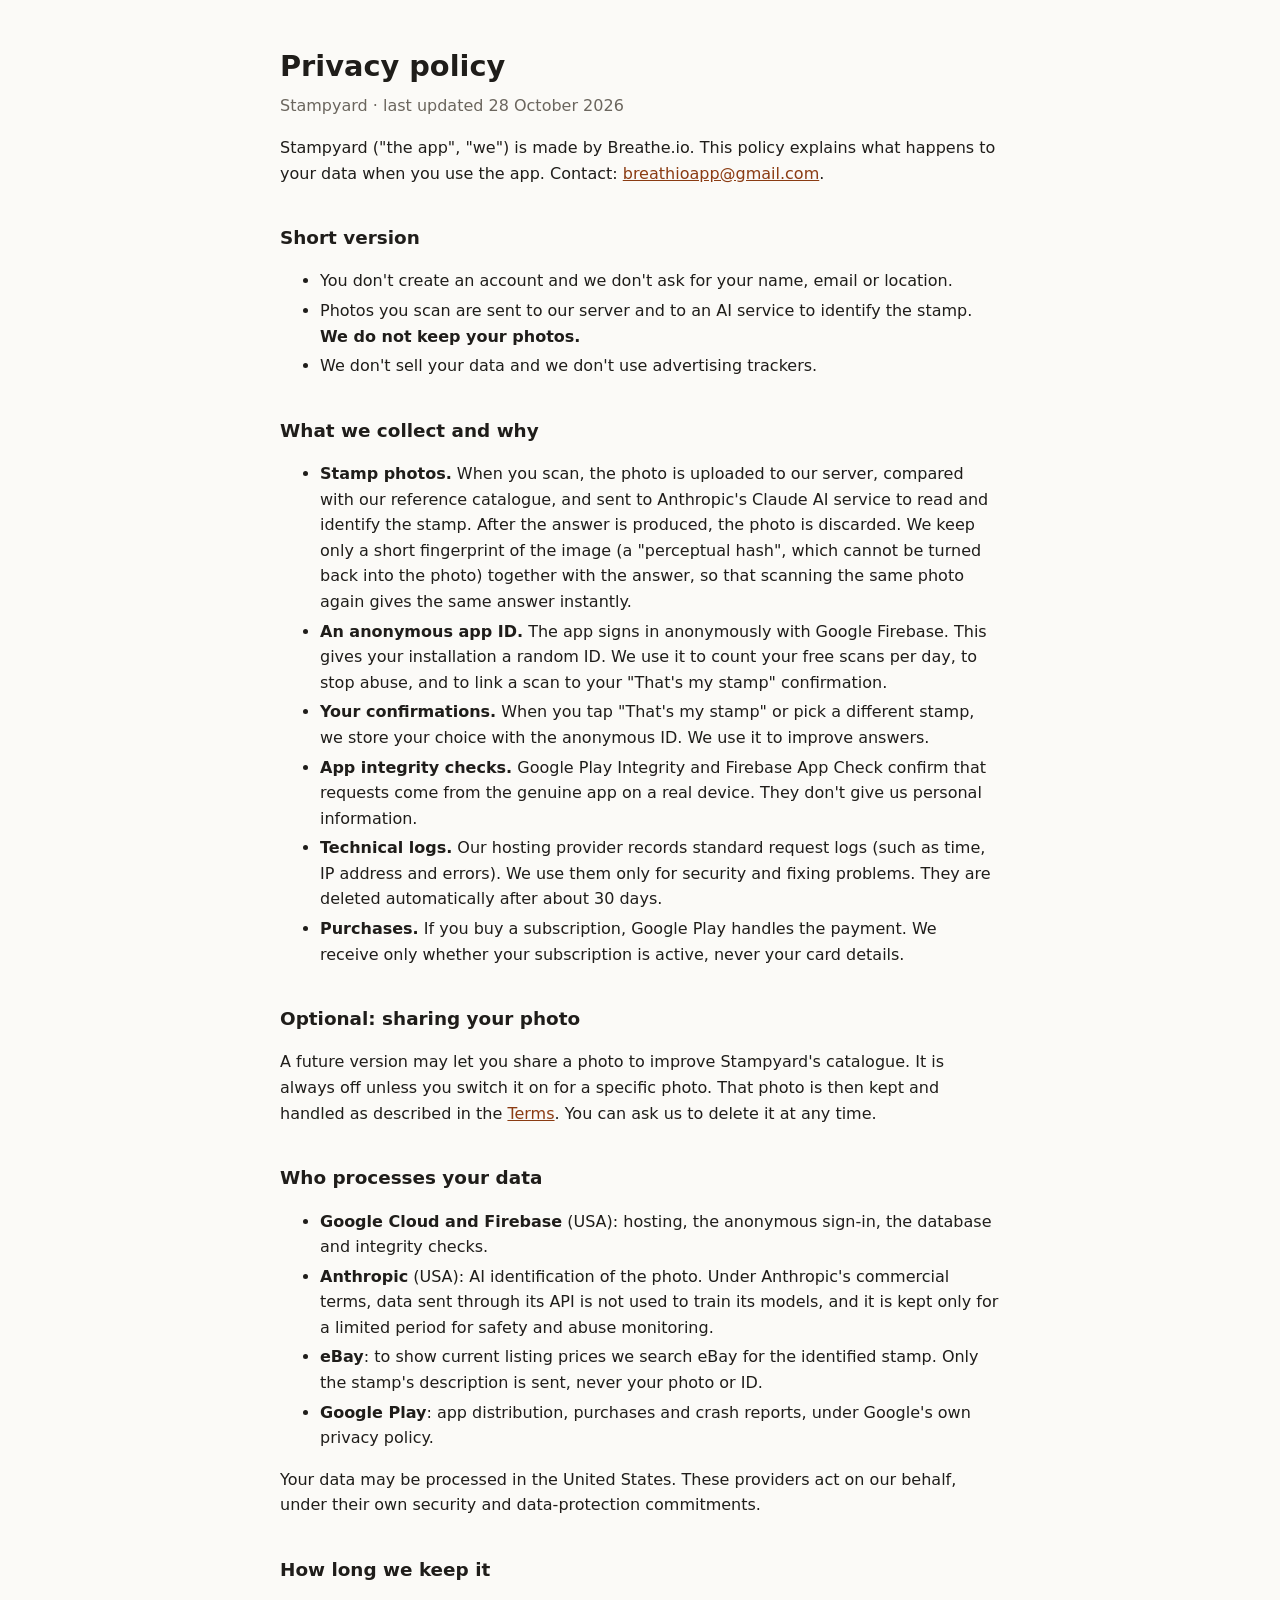
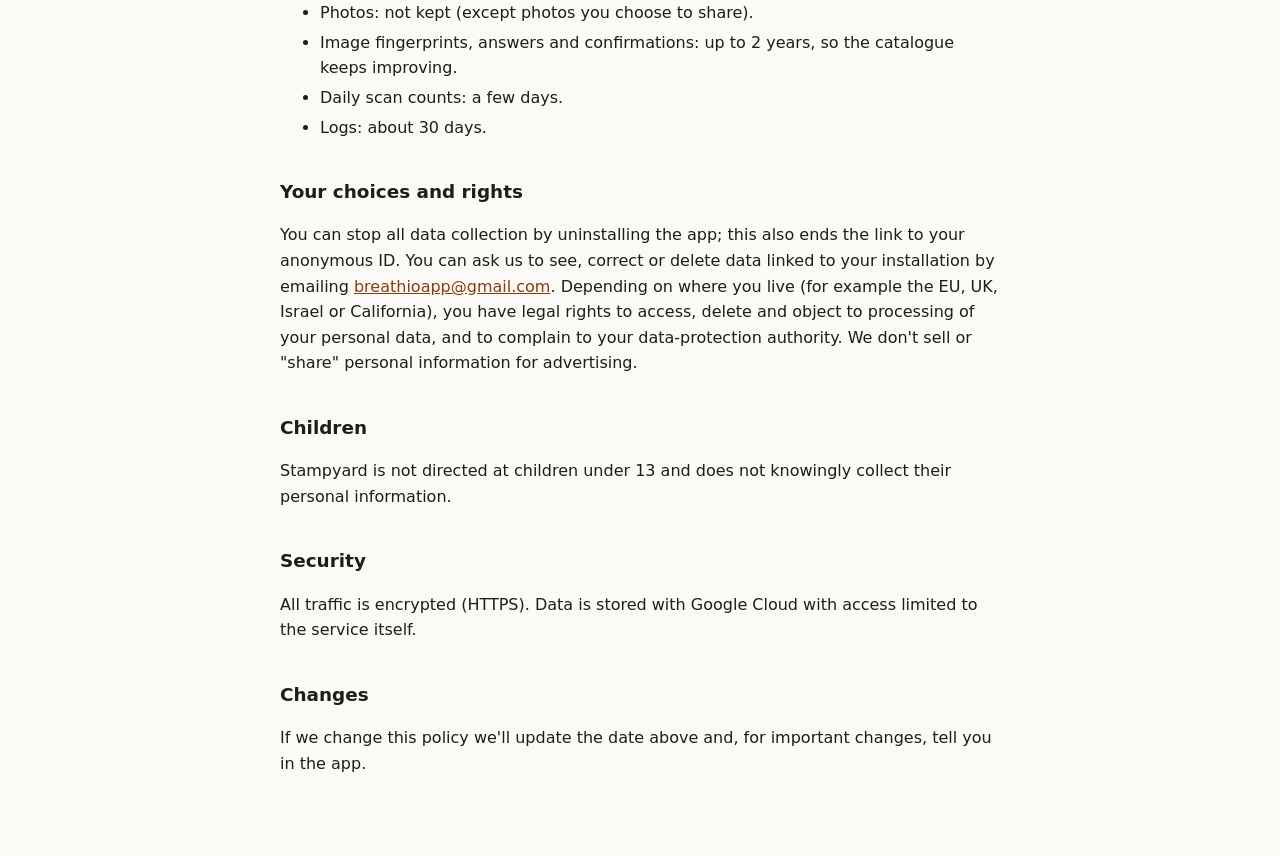
==== privacy.html @ 0a39b130 "Stampyard privacy policy and terms Co-Authored-By: Claude Opus 5.5 <noreply@anthropic.com> Claude-Se" ====
<!doctype html><html lang="en"><head><meta charset="utf-8"><meta name="viewport" content="width=device-width,initial-scale=1">
<title>Stampyard Privacy</title><link rel="stylesheet" href="style.css"></head><body>
<h1>Privacy policy</h1>
<p class="updated">Stampyard · last updated 28 October 2026</p>

<p>Stampyard ("the app", "we") is made by Breathe.io. This policy explains what happens to your data when you use the app. Contact: <a href="mailto:breathioapp@gmail.com">breathioapp@gmail.com</a>.</p>

<h2>Short version</h2>
<ul>
<li>You don't create an account and we don't ask for your name, email or location.</li>
<li>Photos you scan are sent to our server and to an AI service to identify the stamp. <strong>We do not keep your photos.</strong></li>
<li>We don't sell your data and we don't use advertising trackers.</li>
</ul>

<h2>What we collect and why</h2>
<ul>
<li><strong>Stamp photos.</strong> When you scan, the photo is uploaded to our server, compared with our reference catalogue, and sent to Anthropic's Claude AI service to read and identify the stamp. After the answer is produced, the photo is discarded. We keep only a short fingerprint of the image (a "perceptual hash", which cannot be turned back into the photo) together with the answer, so that scanning the same photo again gives the same answer instantly.</li>
<li><strong>An anonymous app ID.</strong> The app signs in anonymously with Google Firebase. This gives your installation a random ID. We use it to count your free scans per day, to stop abuse, and to link a scan to your "That's my stamp" confirmation.</li>
<li><strong>Your confirmations.</strong> When you tap "That's my stamp" or pick a different stamp, we store your choice with the anonymous ID. We use it to improve answers.</li>
<li><strong>App integrity checks.</strong> Google Play Integrity and Firebase App Check confirm that requests come from the genuine app on a real device. They don't give us personal information.</li>
<li><strong>Technical logs.</strong> Our hosting provider records standard request logs (such as time, IP address and errors). We use them only for security and fixing problems. They are deleted automatically after about 30 days.</li>
<li><strong>Purchases.</strong> If you buy a subscription, Google Play handles the payment. We receive only whether your subscription is active, never your card details.</li>
</ul>

<h2>Optional: sharing your photo</h2>
<p>A future version may let you share a photo to improve Stampyard's catalogue. It is always off unless you switch it on for a specific photo. That photo is then kept and handled as described in the <a href="terms.html#contributions">Terms</a>. You can ask us to delete it at any time.</p>

<h2>Who processes your data</h2>
<ul>
<li><strong>Google Cloud and Firebase</strong> (USA): hosting, the anonymous sign-in, the database and integrity checks.</li>
<li><strong>Anthropic</strong> (USA): AI identification of the photo. Under Anthropic's commercial terms, data sent through its API is not used to train its models, and it is kept only for a limited period for safety and abuse monitoring.</li>
<li><strong>eBay</strong>: to show current listing prices we search eBay for the identified stamp. Only the stamp's description is sent, never your photo or ID.</li>
<li><strong>Google Play</strong>: app distribution, purchases and crash reports, under Google's own privacy policy.</li>
</ul>
<p>Your data may be processed in the United States. These providers act on our behalf, under their own security and data-protection commitments.</p>

<h2>How long we keep it</h2>
<ul>
<li>Photos: not kept (except photos you choose to share).</li>
<li>Image fingerprints, answers and confirmations: up to 2 years, so the catalogue keeps improving.</li>
<li>Daily scan counts: a few days.</li>
<li>Logs: about 30 days.</li>
</ul>

<h2>Your choices and rights</h2>
<p>You can stop all data collection by uninstalling the app; this also ends the link to your anonymous ID. You can ask us to see, correct or delete data linked to your installation by emailing <a href="mailto:breathioapp@gmail.com">breathioapp@gmail.com</a>. Depending on where you live (for example the EU, UK, Israel or California), you have legal rights to access, delete and object to processing of your personal data, and to complain to your data-protection authority. We don't sell or "share" personal information for advertising.</p>

<h2>Children</h2>
<p>Stampyard is not directed at children under 13 and does not knowingly collect their personal information.</p>

<h2>Security</h2>
<p>All traffic is encrypted (HTTPS). Data is stored with Google Cloud with access limited to the service itself.</p>

<h2>Changes</h2>
<p>If we change this policy we'll update the date above and, for important changes, tell you in the app.</p>
</body></html>
---- style.css ----
:root{--bg:#fbfaf7;--fg:#1f1d1a;--muted:#6b665e;--accent:#8a3b12}
@media (prefers-color-scheme:dark){:root{--bg:#171614;--fg:#ece8e1;--muted:#a59f95;--accent:#e08a5a}}
body{background:var(--bg);color:var(--fg);font:16px/1.6 system-ui,sans-serif;max-width:720px;margin:0 auto;padding:24px 16px 64px}
h1{font-size:1.8rem;margin-bottom:0}h2{font-size:1.15rem;margin-top:2em}
.updated{color:var(--muted);margin-top:4px}a{color:var(--accent)}li{margin:4px 0}
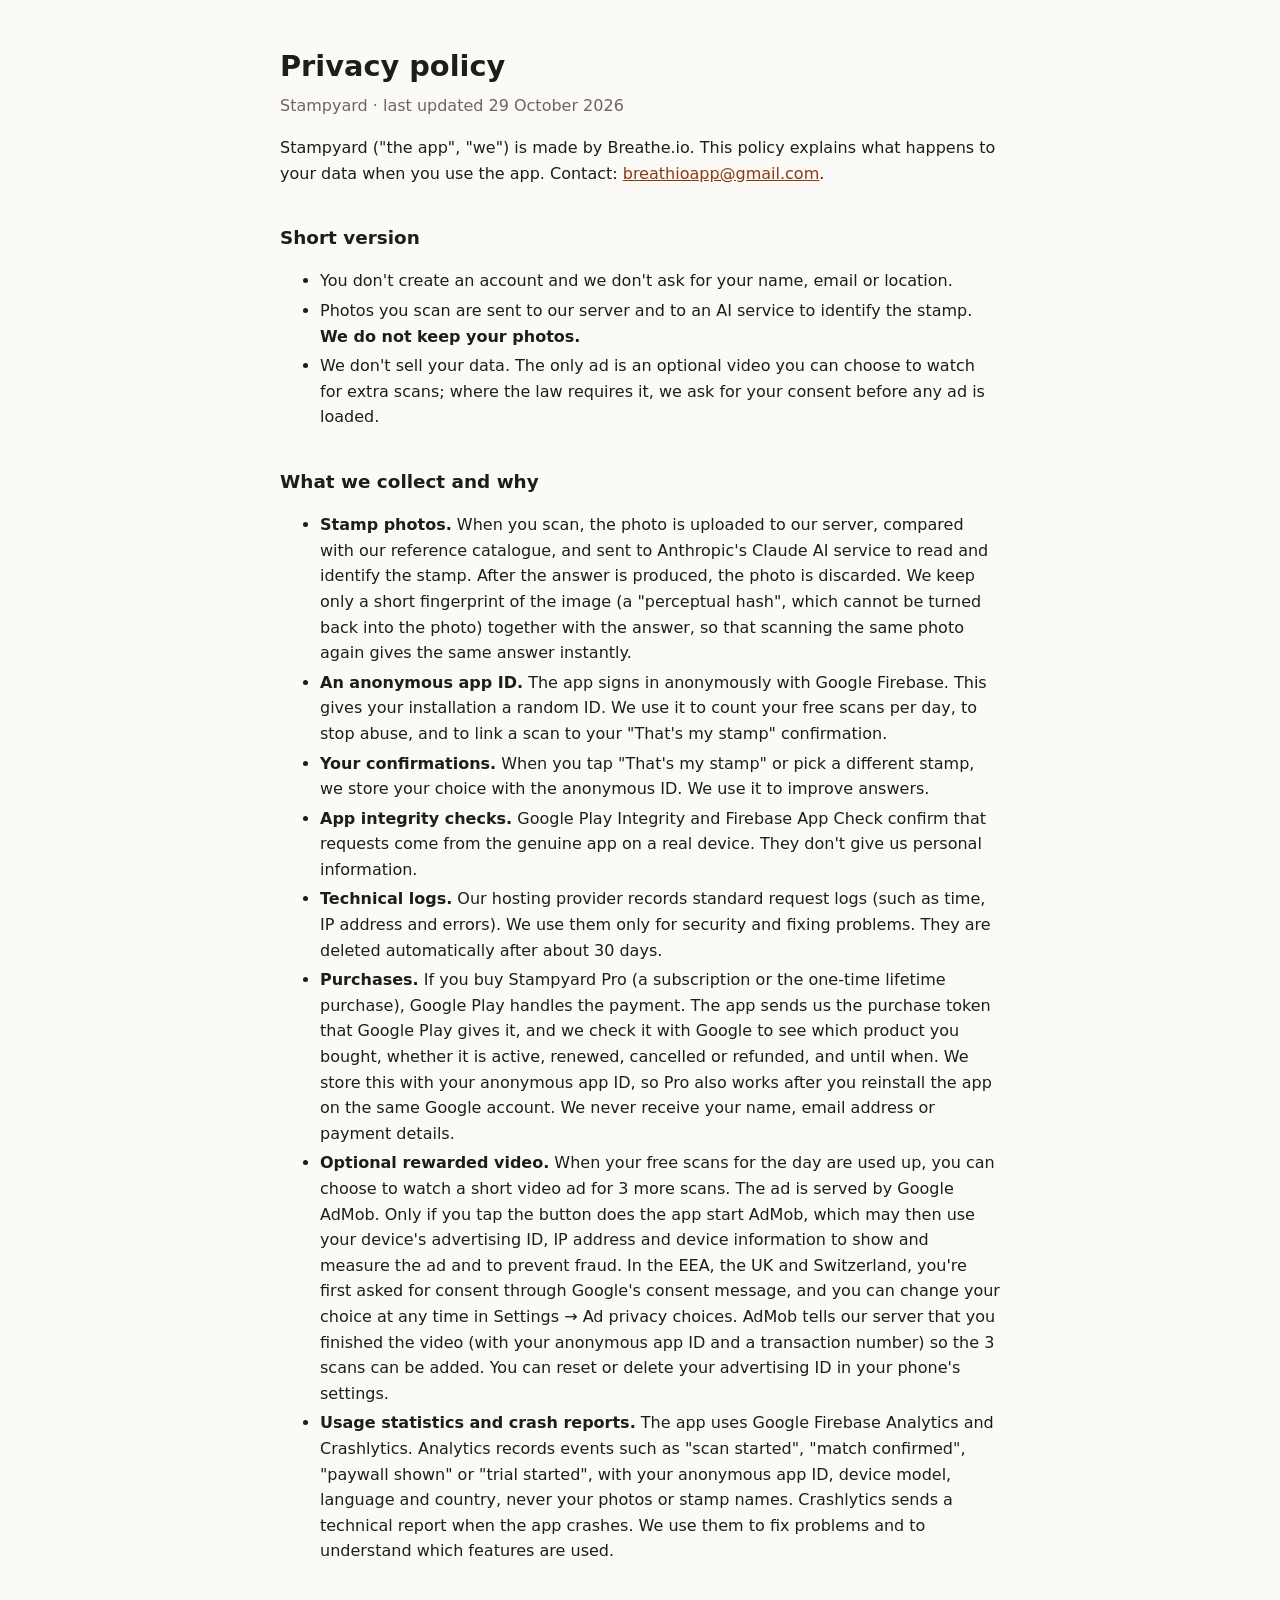
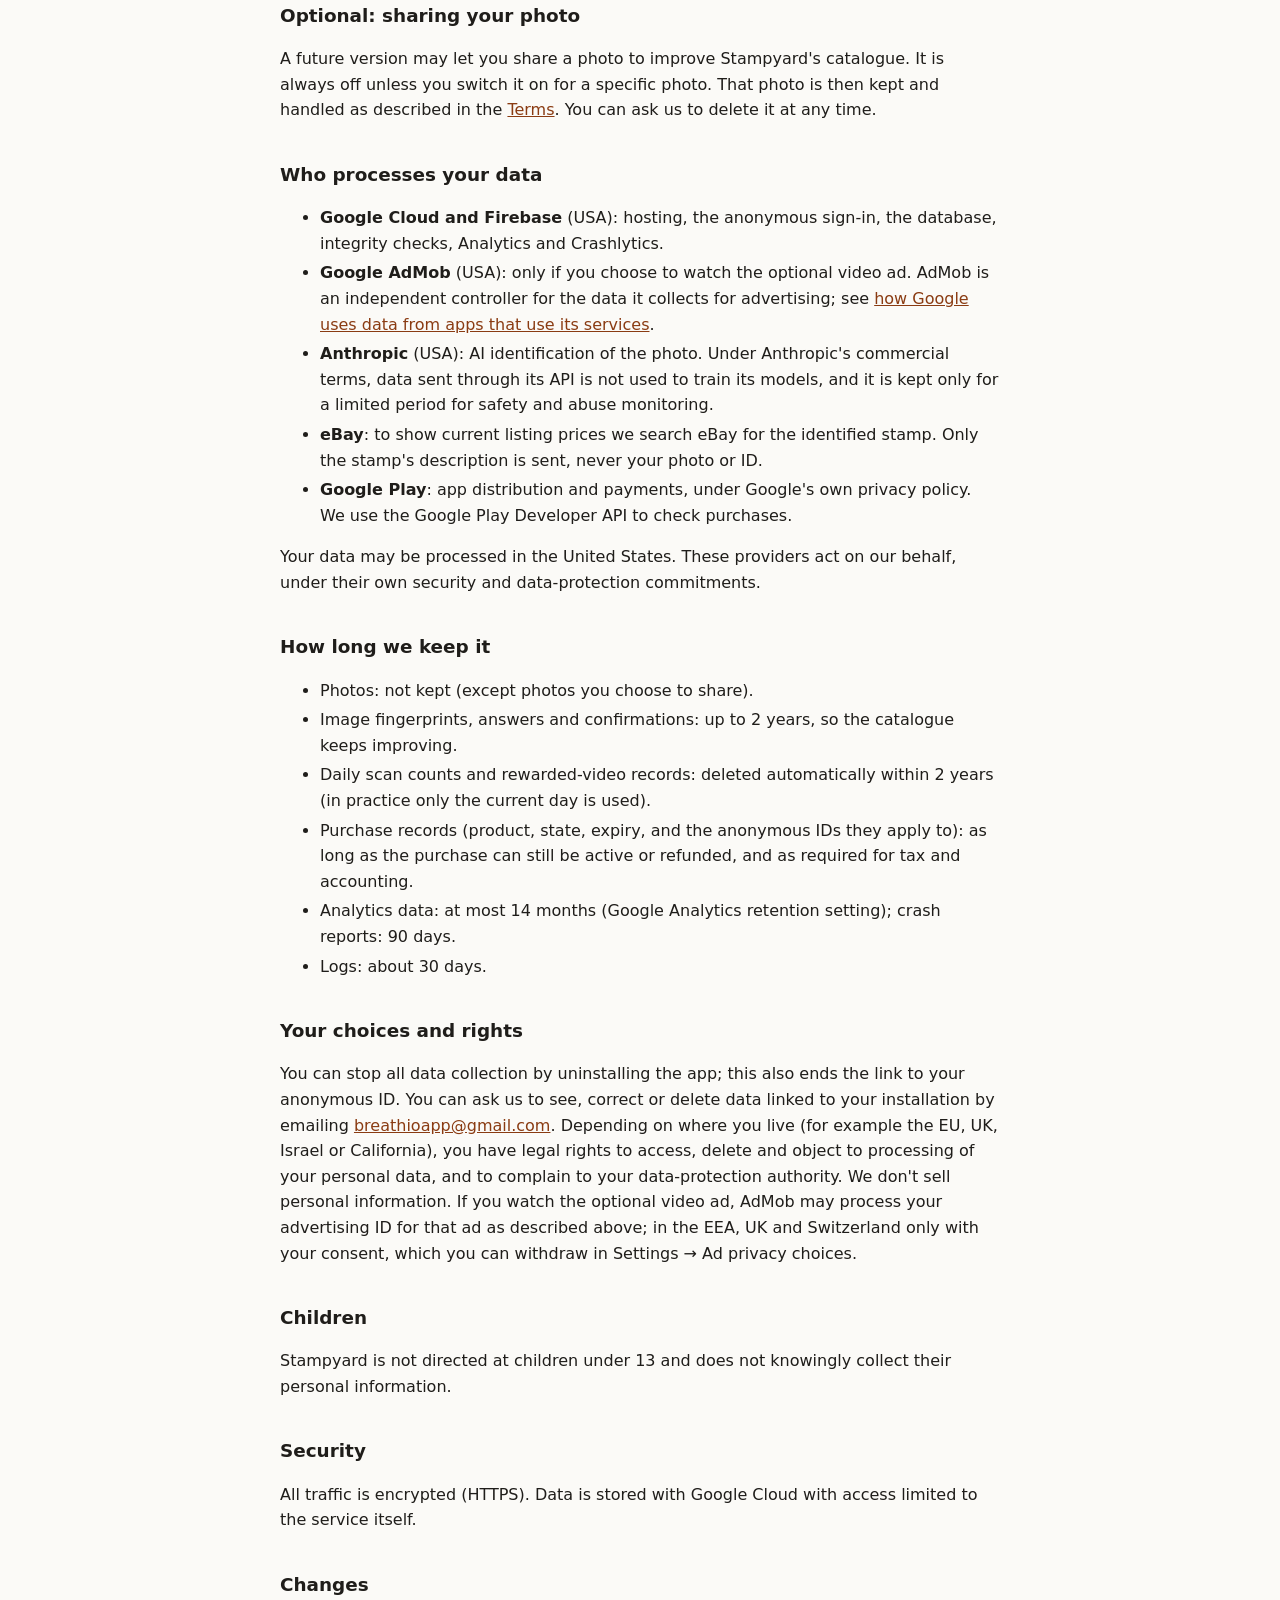
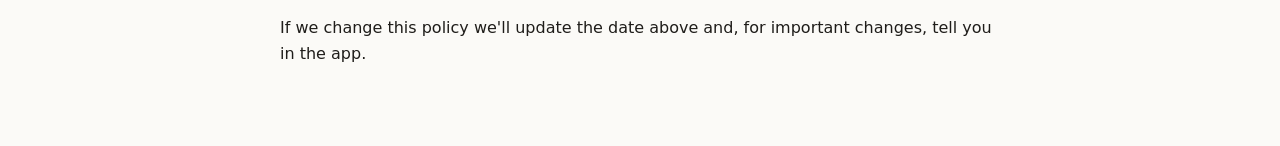
==== commit 42d27a45: "Privacy policy and terms: Play Billing, rewarded ads (AdMob, UMP consent), Analytics/Crashlytics Co-" ====
--- a/privacy.html
+++ b/privacy.html
@@ -1,7 +1,7 @@
 <!doctype html><html lang="en"><head><meta charset="utf-8"><meta name="viewport" content="width=device-width,initial-scale=1">
 <title>Stampyard Privacy</title><link rel="stylesheet" href="style.css"></head><body>
 <h1>Privacy policy</h1>
-<p class="updated">Stampyard · last updated 28 October 2026</p>
+<p class="updated">Stampyard · last updated 29 October 2026</p>
 
 <p>Stampyard ("the app", "we") is made by Breathe.io. This policy explains what happens to your data when you use the app. Contact: <a href="mailto:breathioapp@gmail.com">breathioapp@gmail.com</a>.</p>
 
@@ -9,7 +9,7 @@
 <ul>
 <li>You don't create an account and we don't ask for your name, email or location.</li>
 <li>Photos you scan are sent to our server and to an AI service to identify the stamp. <strong>We do not keep your photos.</strong></li>
-<li>We don't sell your data and we don't use advertising trackers.</li>
+<li>We don't sell your data. The only ad is an optional video you can choose to watch for extra scans; where the law requires it, we ask for your consent before any ad is loaded.</li>
 </ul>
 
 <h2>What we collect and why</h2>
@@ -19,7 +19,9 @@
 <li><strong>Your confirmations.</strong> When you tap "That's my stamp" or pick a different stamp, we store your choice with the anonymous ID. We use it to improve answers.</li>
 <li><strong>App integrity checks.</strong> Google Play Integrity and Firebase App Check confirm that requests come from the genuine app on a real device. They don't give us personal information.</li>
 <li><strong>Technical logs.</strong> Our hosting provider records standard request logs (such as time, IP address and errors). We use them only for security and fixing problems. They are deleted automatically after about 30 days.</li>
-<li><strong>Purchases.</strong> If you buy a subscription, Google Play handles the payment. We receive only whether your subscription is active, never your card details.</li>
+<li><strong>Purchases.</strong> If you buy Stampyard Pro (a subscription or the one-time lifetime purchase), Google Play handles the payment. The app sends us the purchase token that Google Play gives it, and we check it with Google to see which product you bought, whether it is active, renewed, cancelled or refunded, and until when. We store this with your anonymous app ID, so Pro also works after you reinstall the app on the same Google account. We never receive your name, email address or payment details.</li>
+<li><strong>Optional rewarded video.</strong> When your free scans for the day are used up, you can choose to watch a short video ad for 3 more scans. The ad is served by Google AdMob. Only if you tap the button does the app start AdMob, which may then use your device's advertising ID, IP address and device information to show and measure the ad and to prevent fraud. In the EEA, the UK and Switzerland, you're first asked for consent through Google's consent message, and you can change your choice at any time in Settings → Ad privacy choices. AdMob tells our server that you finished the video (with your anonymous app ID and a transaction number) so the 3 scans can be added. You can reset or delete your advertising ID in your phone's settings.</li>
+<li><strong>Usage statistics and crash reports.</strong> The app uses Google Firebase Analytics and Crashlytics. Analytics records events such as "scan started", "match confirmed", "paywall shown" or "trial started", with your anonymous app ID, device model, language and country, never your photos or stamp names. Crashlytics sends a technical report when the app crashes. We use them to fix problems and to understand which features are used.</li>
 </ul>
 
 <h2>Optional: sharing your photo</h2>
@@ -27,10 +29,11 @@
 
 <h2>Who processes your data</h2>
 <ul>
-<li><strong>Google Cloud and Firebase</strong> (USA): hosting, the anonymous sign-in, the database and integrity checks.</li>
+<li><strong>Google Cloud and Firebase</strong> (USA): hosting, the anonymous sign-in, the database, integrity checks, Analytics and Crashlytics.</li>
+<li><strong>Google AdMob</strong> (USA): only if you choose to watch the optional video ad. AdMob is an independent controller for the data it collects for advertising; see <a href="https://policies.google.com/technologies/partner-sites">how Google uses data from apps that use its services</a>.</li>
 <li><strong>Anthropic</strong> (USA): AI identification of the photo. Under Anthropic's commercial terms, data sent through its API is not used to train its models, and it is kept only for a limited period for safety and abuse monitoring.</li>
 <li><strong>eBay</strong>: to show current listing prices we search eBay for the identified stamp. Only the stamp's description is sent, never your photo or ID.</li>
-<li><strong>Google Play</strong>: app distribution, purchases and crash reports, under Google's own privacy policy.</li>
+<li><strong>Google Play</strong>: app distribution and payments, under Google's own privacy policy. We use the Google Play Developer API to check purchases.</li>
 </ul>
 <p>Your data may be processed in the United States. These providers act on our behalf, under their own security and data-protection commitments.</p>
 
@@ -38,12 +41,14 @@
 <ul>
 <li>Photos: not kept (except photos you choose to share).</li>
 <li>Image fingerprints, answers and confirmations: up to 2 years, so the catalogue keeps improving.</li>
-<li>Daily scan counts: a few days.</li>
+<li>Daily scan counts and rewarded-video records: deleted automatically within 2 years (in practice only the current day is used).</li>
+<li>Purchase records (product, state, expiry, and the anonymous IDs they apply to): as long as the purchase can still be active or refunded, and as required for tax and accounting.</li>
+<li>Analytics data: at most 14 months (Google Analytics retention setting); crash reports: 90 days.</li>
 <li>Logs: about 30 days.</li>
 </ul>
 
 <h2>Your choices and rights</h2>
-<p>You can stop all data collection by uninstalling the app; this also ends the link to your anonymous ID. You can ask us to see, correct or delete data linked to your installation by emailing <a href="mailto:breathioapp@gmail.com">breathioapp@gmail.com</a>. Depending on where you live (for example the EU, UK, Israel or California), you have legal rights to access, delete and object to processing of your personal data, and to complain to your data-protection authority. We don't sell or "share" personal information for advertising.</p>
+<p>You can stop all data collection by uninstalling the app; this also ends the link to your anonymous ID. You can ask us to see, correct or delete data linked to your installation by emailing <a href="mailto:breathioapp@gmail.com">breathioapp@gmail.com</a>. Depending on where you live (for example the EU, UK, Israel or California), you have legal rights to access, delete and object to processing of your personal data, and to complain to your data-protection authority. We don't sell personal information. If you watch the optional video ad, AdMob may process your advertising ID for that ad as described above; in the EEA, UK and Switzerland only with your consent, which you can withdraw in Settings → Ad privacy choices.</p>
 
 <h2>Children</h2>
 <p>Stampyard is not directed at children under 13 and does not knowingly collect their personal information.</p>
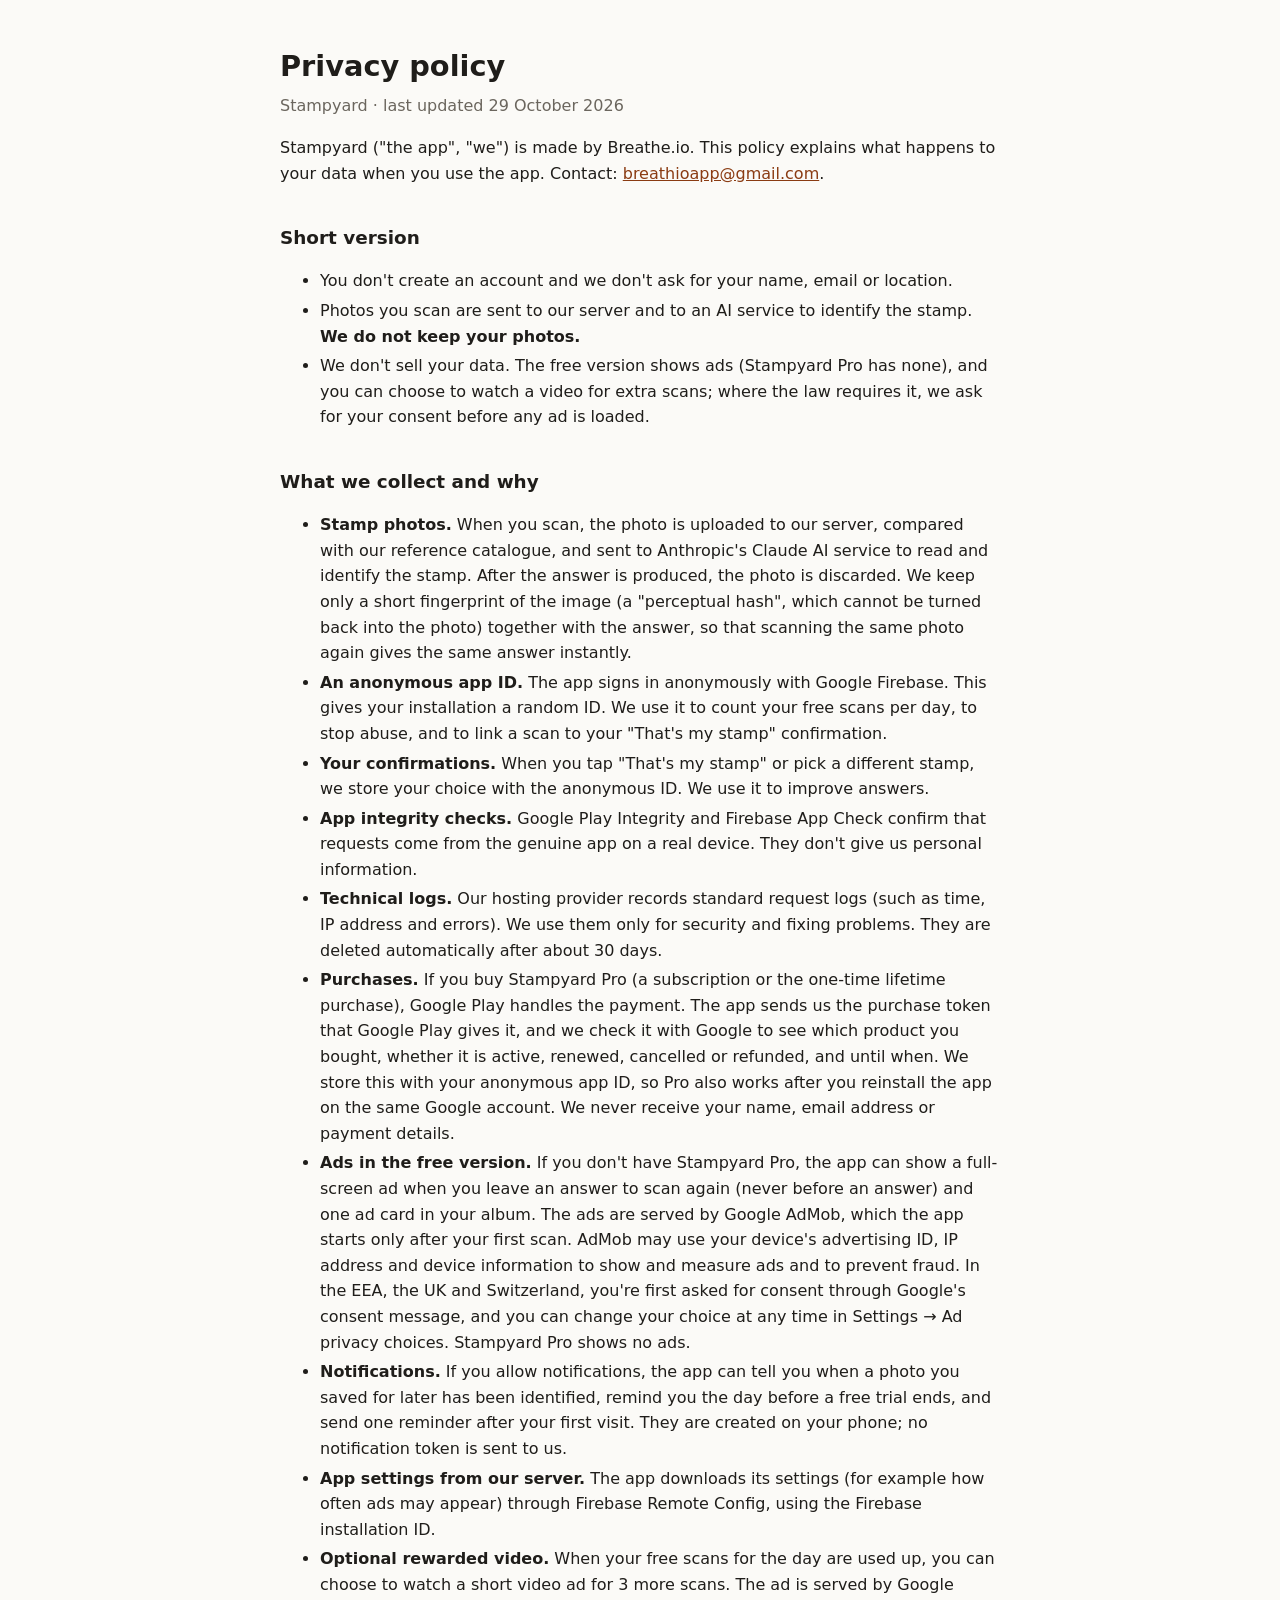
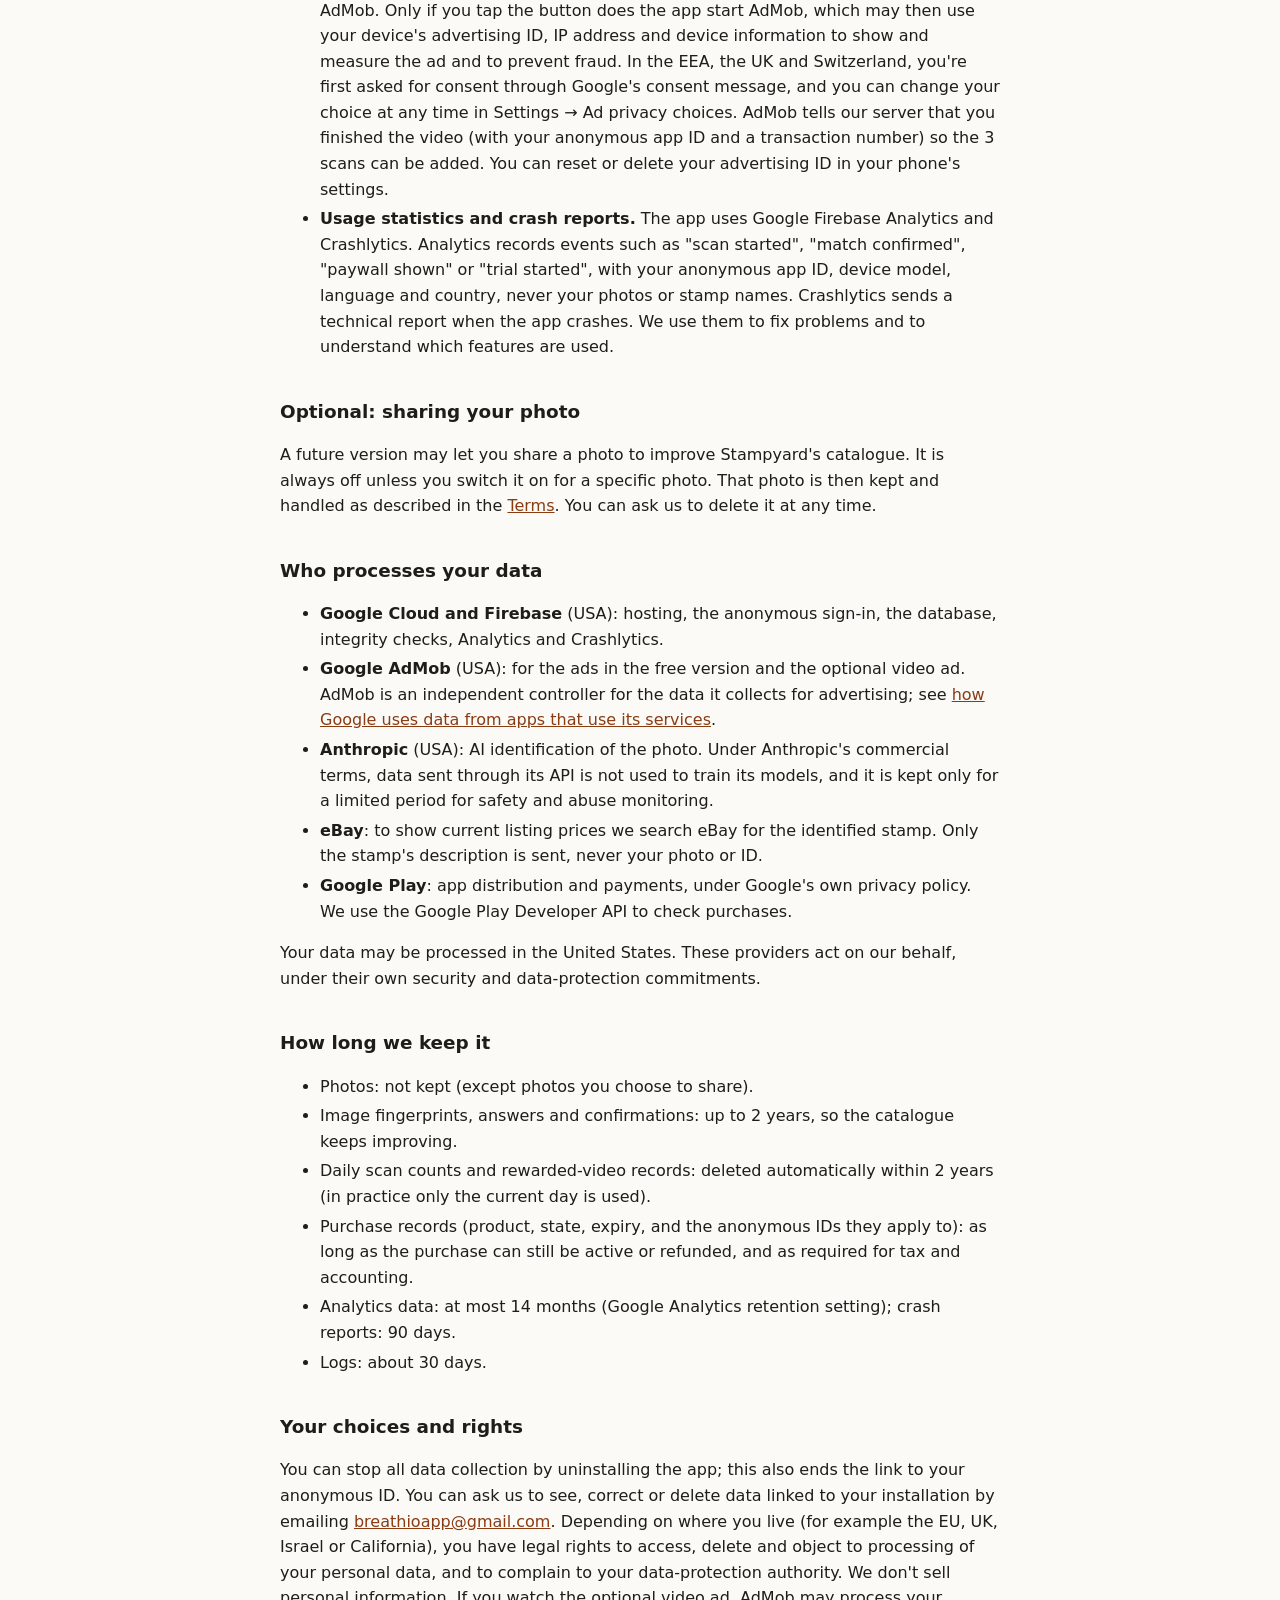
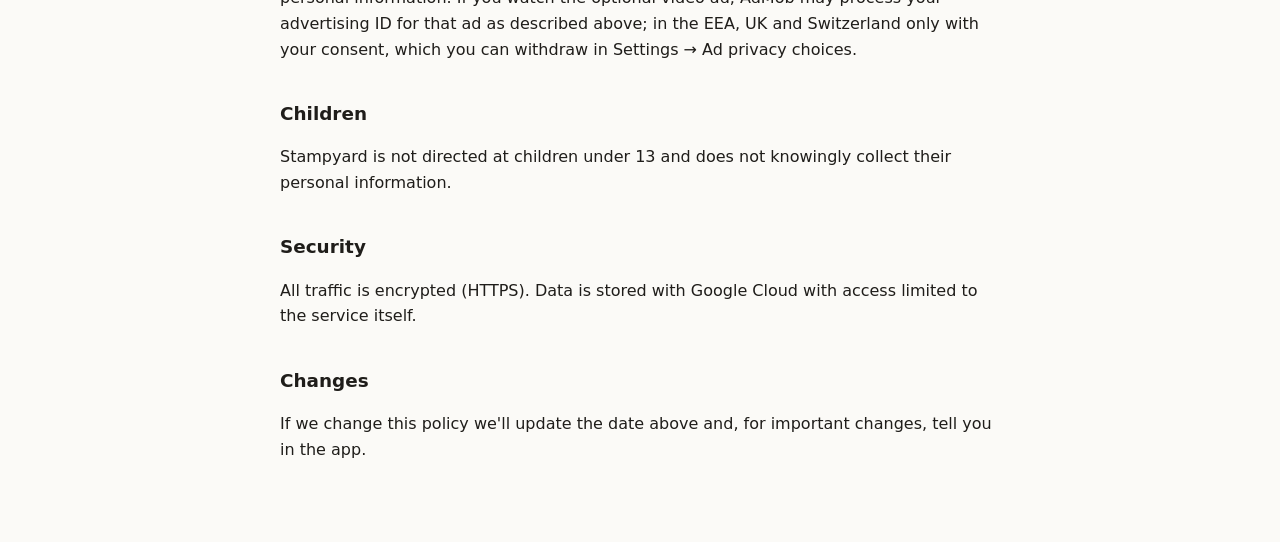
==== commit b6491e8c: "Privacy and terms for 1.3: ads in the free version, notifications, price estimates Co-Authored-By: C" ====
--- a/privacy.html
+++ b/privacy.html
@@ -9,7 +9,7 @@
 <ul>
 <li>You don't create an account and we don't ask for your name, email or location.</li>
 <li>Photos you scan are sent to our server and to an AI service to identify the stamp. <strong>We do not keep your photos.</strong></li>
-<li>We don't sell your data. The only ad is an optional video you can choose to watch for extra scans; where the law requires it, we ask for your consent before any ad is loaded.</li>
+<li>We don't sell your data. The free version shows ads (Stampyard Pro has none), and you can choose to watch a video for extra scans; where the law requires it, we ask for your consent before any ad is loaded.</li>
 </ul>
 
 <h2>What we collect and why</h2>
@@ -20,6 +20,9 @@
 <li><strong>App integrity checks.</strong> Google Play Integrity and Firebase App Check confirm that requests come from the genuine app on a real device. They don't give us personal information.</li>
 <li><strong>Technical logs.</strong> Our hosting provider records standard request logs (such as time, IP address and errors). We use them only for security and fixing problems. They are deleted automatically after about 30 days.</li>
 <li><strong>Purchases.</strong> If you buy Stampyard Pro (a subscription or the one-time lifetime purchase), Google Play handles the payment. The app sends us the purchase token that Google Play gives it, and we check it with Google to see which product you bought, whether it is active, renewed, cancelled or refunded, and until when. We store this with your anonymous app ID, so Pro also works after you reinstall the app on the same Google account. We never receive your name, email address or payment details.</li>
+<li><strong>Ads in the free version.</strong> If you don't have Stampyard Pro, the app can show a full-screen ad when you leave an answer to scan again (never before an answer) and one ad card in your album. The ads are served by Google AdMob, which the app starts only after your first scan. AdMob may use your device's advertising ID, IP address and device information to show and measure ads and to prevent fraud. In the EEA, the UK and Switzerland, you're first asked for consent through Google's consent message, and you can change your choice at any time in Settings → Ad privacy choices. Stampyard Pro shows no ads.</li>
+<li><strong>Notifications.</strong> If you allow notifications, the app can tell you when a photo you saved for later has been identified, remind you the day before a free trial ends, and send one reminder after your first visit. They are created on your phone; no notification token is sent to us.</li>
+<li><strong>App settings from our server.</strong> The app downloads its settings (for example how often ads may appear) through Firebase Remote Config, using the Firebase installation ID.</li>
 <li><strong>Optional rewarded video.</strong> When your free scans for the day are used up, you can choose to watch a short video ad for 3 more scans. The ad is served by Google AdMob. Only if you tap the button does the app start AdMob, which may then use your device's advertising ID, IP address and device information to show and measure the ad and to prevent fraud. In the EEA, the UK and Switzerland, you're first asked for consent through Google's consent message, and you can change your choice at any time in Settings → Ad privacy choices. AdMob tells our server that you finished the video (with your anonymous app ID and a transaction number) so the 3 scans can be added. You can reset or delete your advertising ID in your phone's settings.</li>
 <li><strong>Usage statistics and crash reports.</strong> The app uses Google Firebase Analytics and Crashlytics. Analytics records events such as "scan started", "match confirmed", "paywall shown" or "trial started", with your anonymous app ID, device model, language and country, never your photos or stamp names. Crashlytics sends a technical report when the app crashes. We use them to fix problems and to understand which features are used.</li>
 </ul>
@@ -30,7 +33,7 @@
 <h2>Who processes your data</h2>
 <ul>
 <li><strong>Google Cloud and Firebase</strong> (USA): hosting, the anonymous sign-in, the database, integrity checks, Analytics and Crashlytics.</li>
-<li><strong>Google AdMob</strong> (USA): only if you choose to watch the optional video ad. AdMob is an independent controller for the data it collects for advertising; see <a href="https://policies.google.com/technologies/partner-sites">how Google uses data from apps that use its services</a>.</li>
+<li><strong>Google AdMob</strong> (USA): for the ads in the free version and the optional video ad. AdMob is an independent controller for the data it collects for advertising; see <a href="https://policies.google.com/technologies/partner-sites">how Google uses data from apps that use its services</a>.</li>
 <li><strong>Anthropic</strong> (USA): AI identification of the photo. Under Anthropic's commercial terms, data sent through its API is not used to train its models, and it is kept only for a limited period for safety and abuse monitoring.</li>
 <li><strong>eBay</strong>: to show current listing prices we search eBay for the identified stamp. Only the stamp's description is sent, never your photo or ID.</li>
 <li><strong>Google Play</strong>: app distribution and payments, under Google's own privacy policy. We use the Google Play Developer API to check purchases.</li>
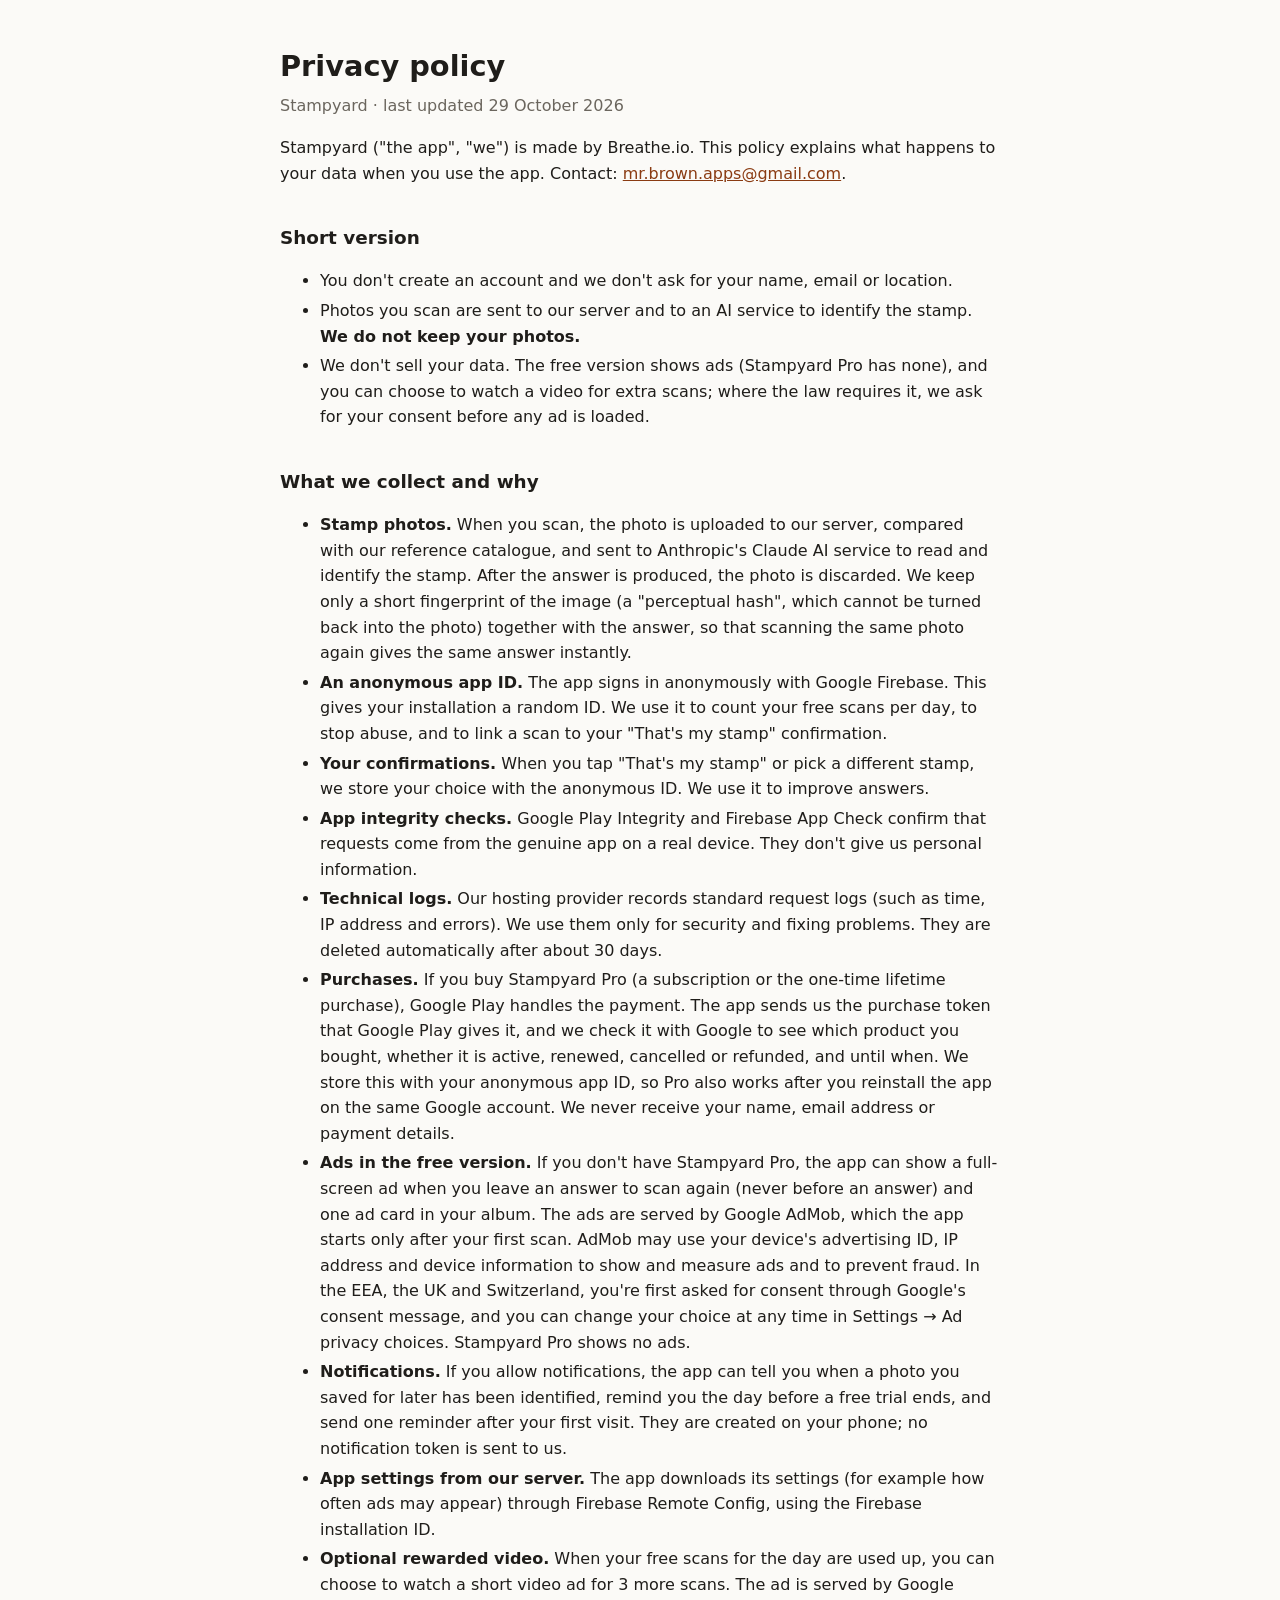
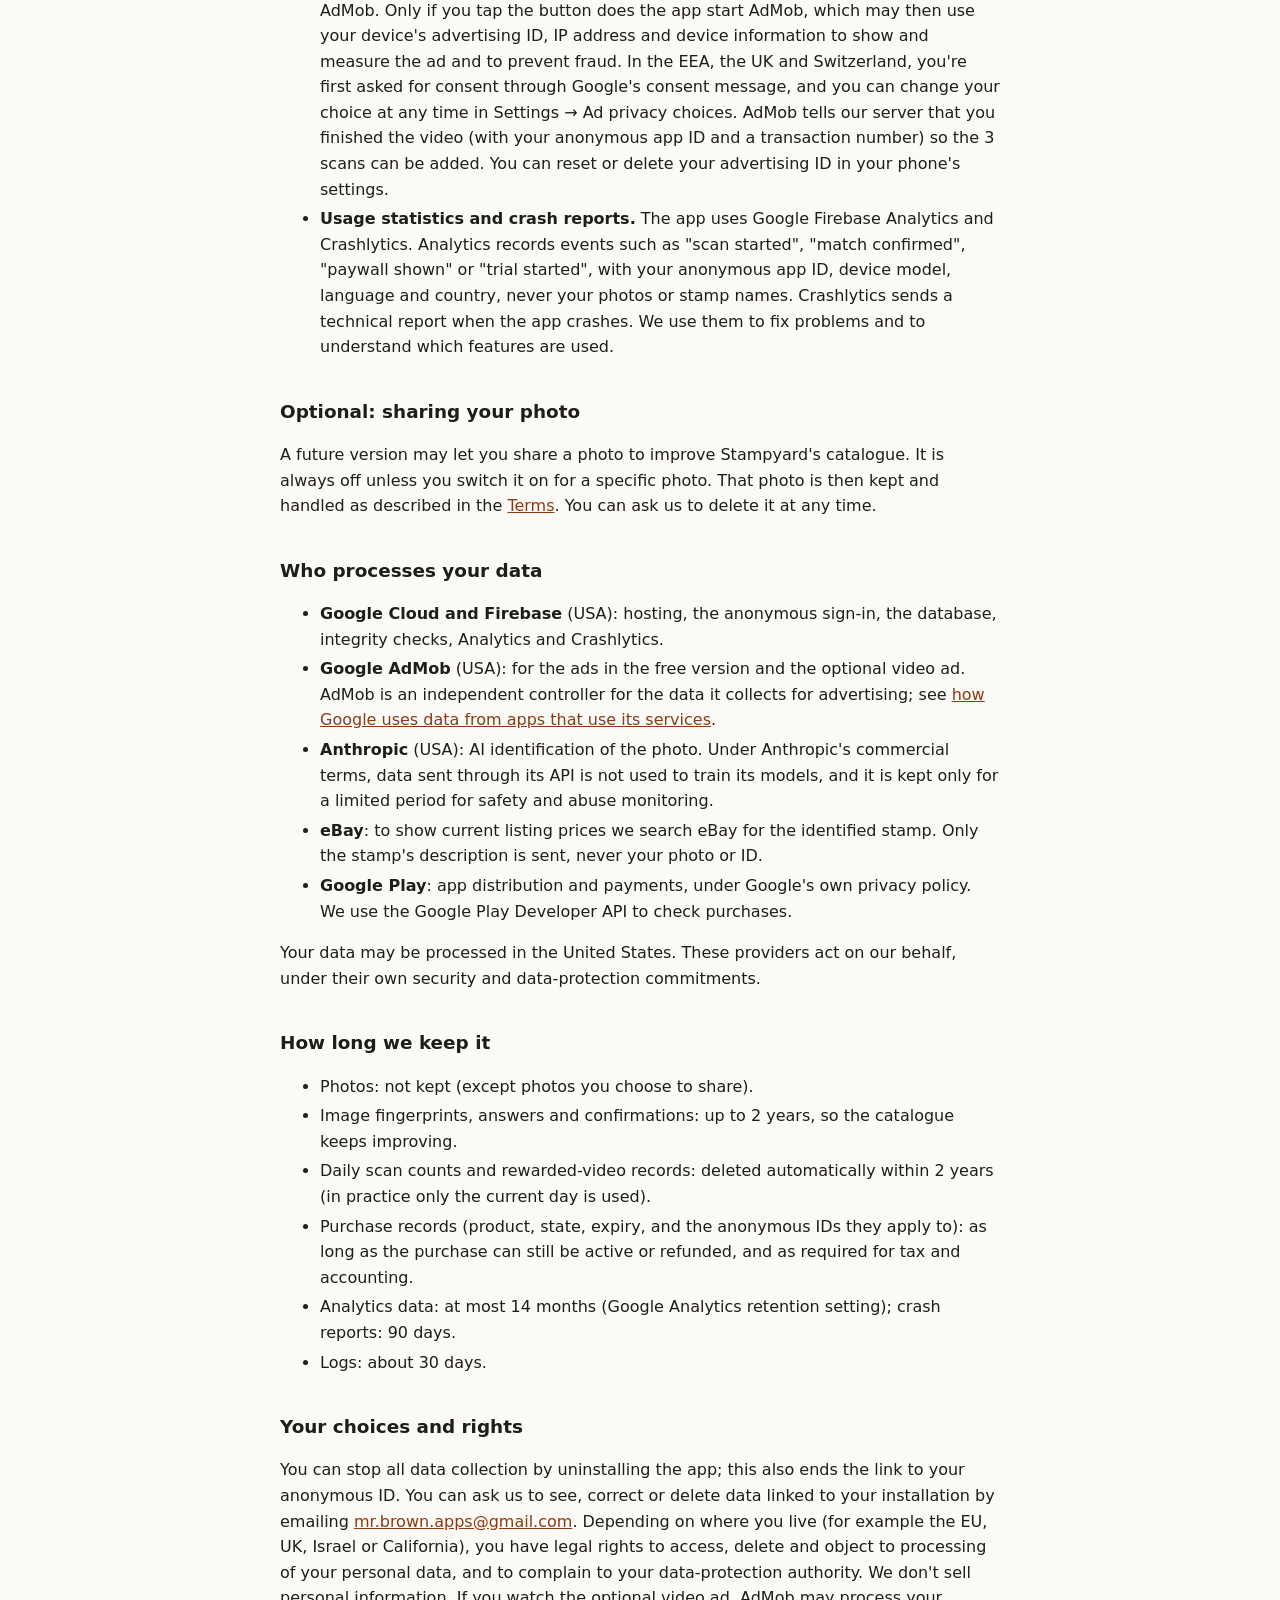
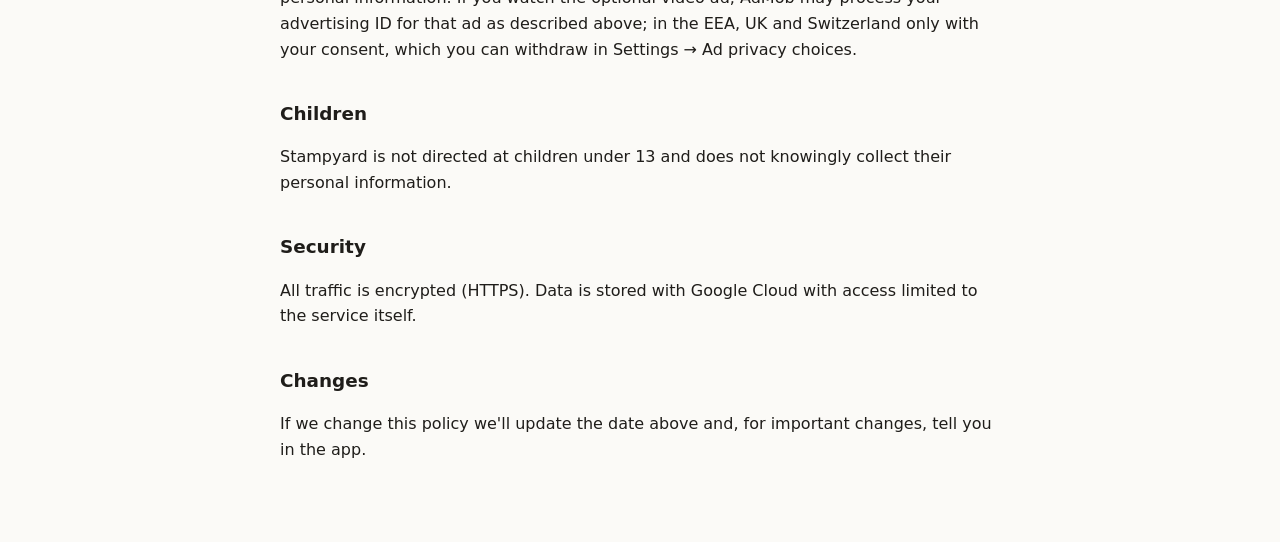
==== commit 086985bc: "Support email: mr.brown.apps@gmail.com Co-Authored-By: Claude Opus 5.5 <noreply@anthropic.com>" ====
--- a/privacy.html
+++ b/privacy.html
@@ -3,7 +3,7 @@
 <h1>Privacy policy</h1>
 <p class="updated">Stampyard · last updated 29 October 2026</p>
 
-<p>Stampyard ("the app", "we") is made by Breathe.io. This policy explains what happens to your data when you use the app. Contact: <a href="mailto:breathioapp@gmail.com">breathioapp@gmail.com</a>.</p>
+<p>Stampyard ("the app", "we") is made by Breathe.io. This policy explains what happens to your data when you use the app. Contact: <a href="mailto:mr.brown.apps@gmail.com">mr.brown.apps@gmail.com</a>.</p>
 
 <h2>Short version</h2>
 <ul>
@@ -51,7 +51,7 @@
 </ul>
 
 <h2>Your choices and rights</h2>
-<p>You can stop all data collection by uninstalling the app; this also ends the link to your anonymous ID. You can ask us to see, correct or delete data linked to your installation by emailing <a href="mailto:breathioapp@gmail.com">breathioapp@gmail.com</a>. Depending on where you live (for example the EU, UK, Israel or California), you have legal rights to access, delete and object to processing of your personal data, and to complain to your data-protection authority. We don't sell personal information. If you watch the optional video ad, AdMob may process your advertising ID for that ad as described above; in the EEA, UK and Switzerland only with your consent, which you can withdraw in Settings → Ad privacy choices.</p>
+<p>You can stop all data collection by uninstalling the app; this also ends the link to your anonymous ID. You can ask us to see, correct or delete data linked to your installation by emailing <a href="mailto:mr.brown.apps@gmail.com">mr.brown.apps@gmail.com</a>. Depending on where you live (for example the EU, UK, Israel or California), you have legal rights to access, delete and object to processing of your personal data, and to complain to your data-protection authority. We don't sell personal information. If you watch the optional video ad, AdMob may process your advertising ID for that ad as described above; in the EEA, UK and Switzerland only with your consent, which you can withdraw in Settings → Ad privacy choices.</p>
 
 <h2>Children</h2>
 <p>Stampyard is not directed at children under 13 and does not knowingly collect their personal information.</p>
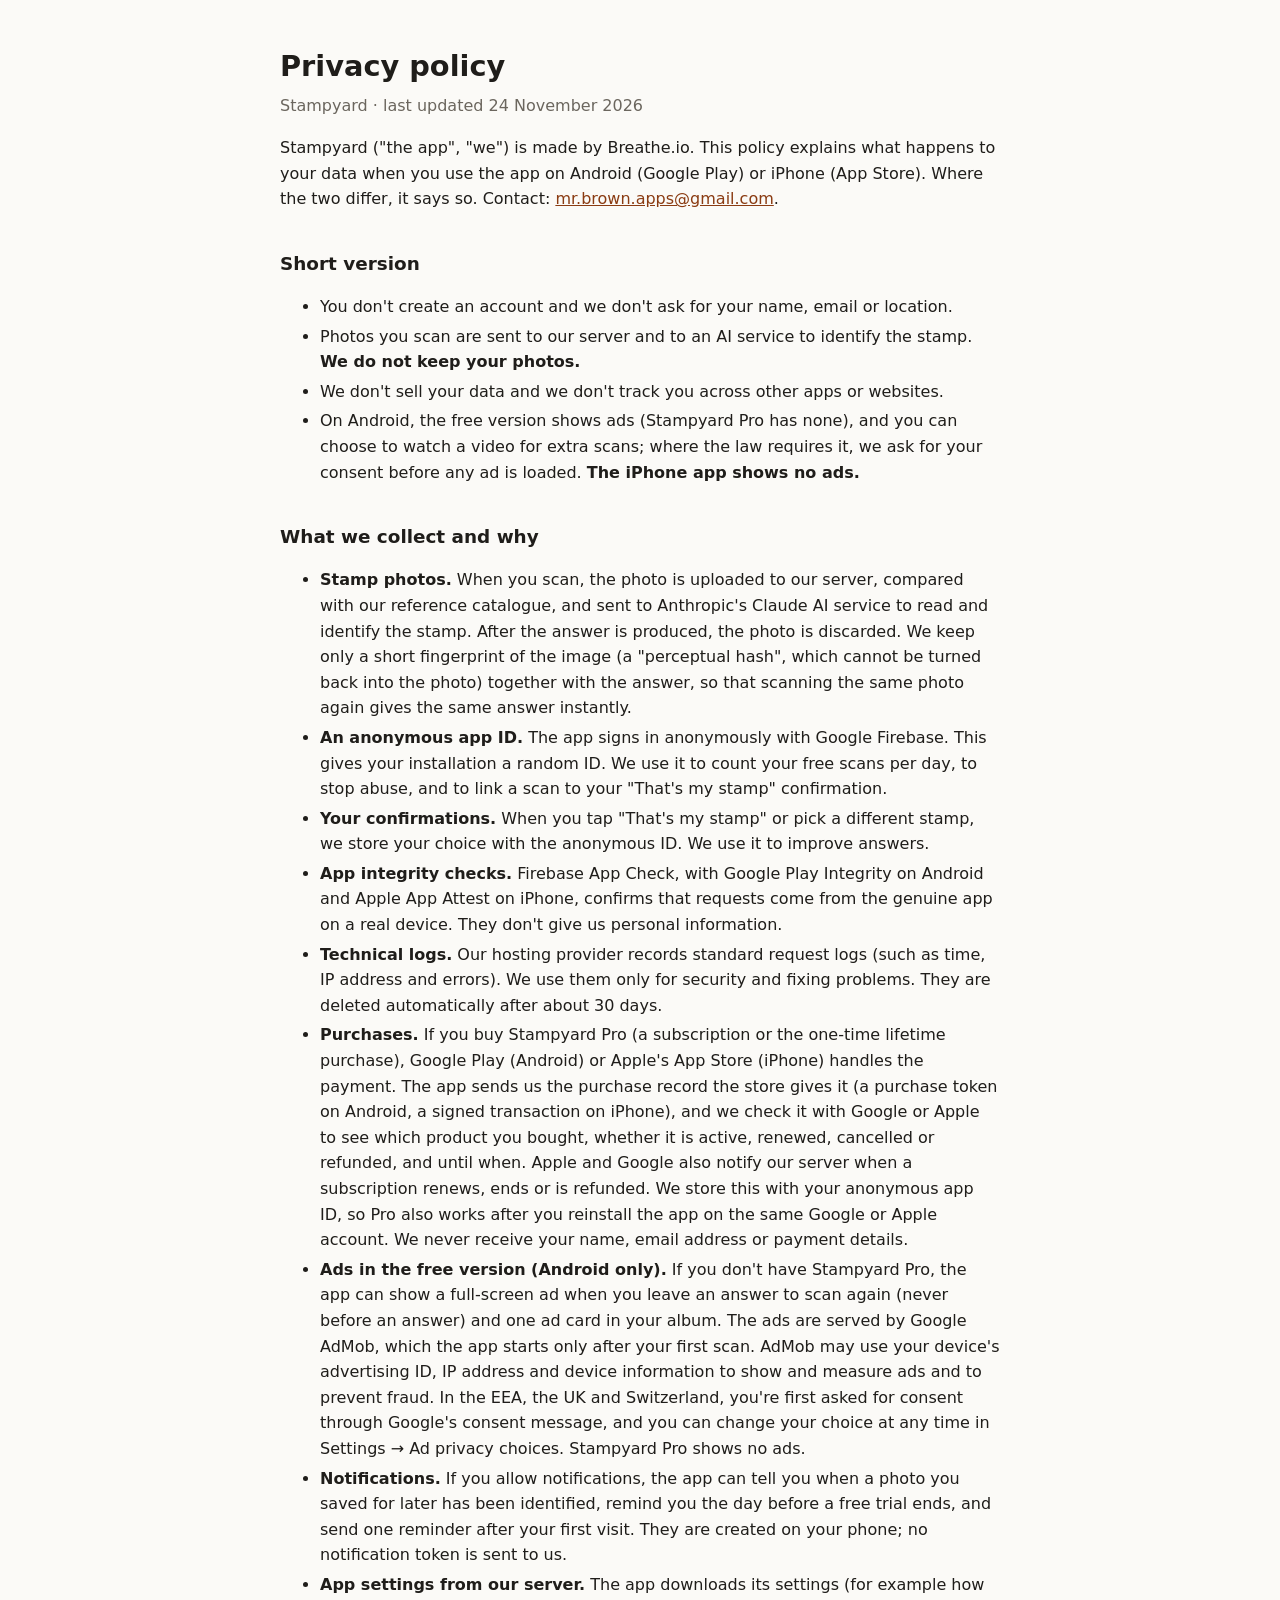
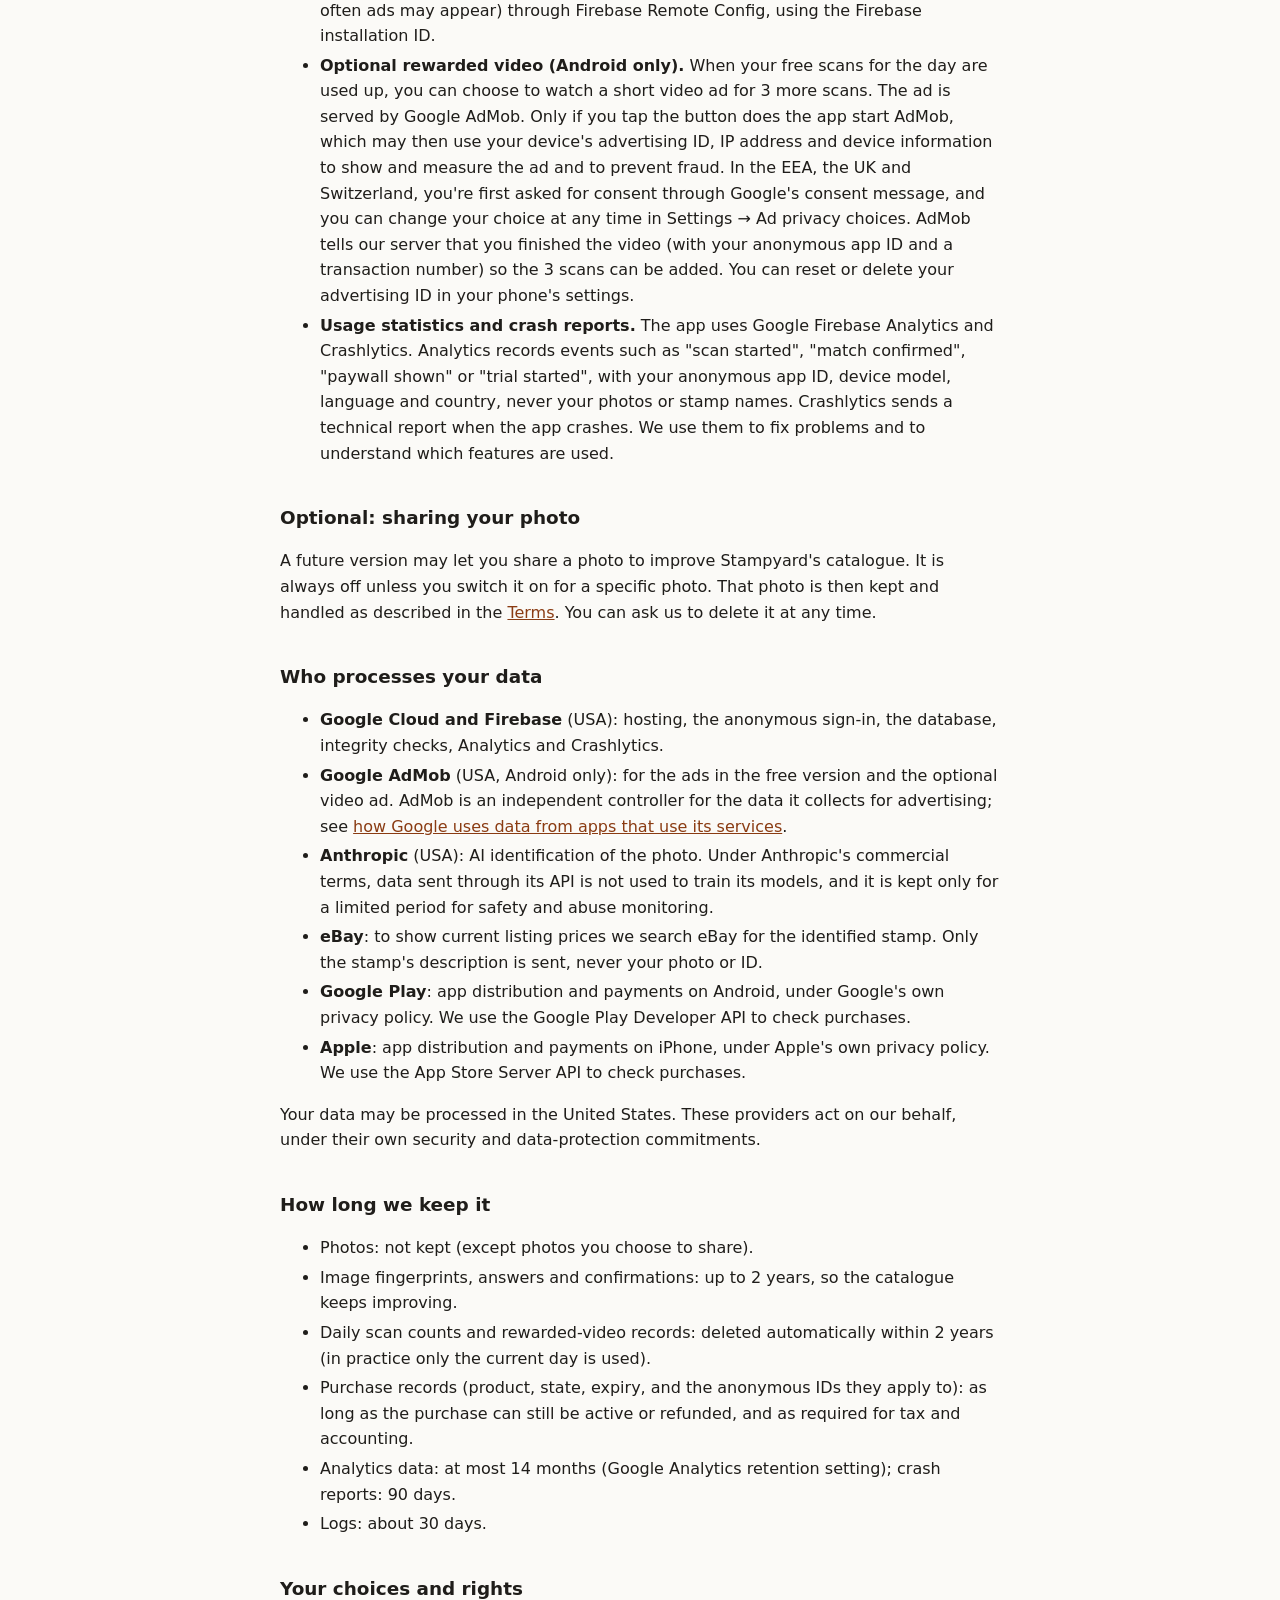
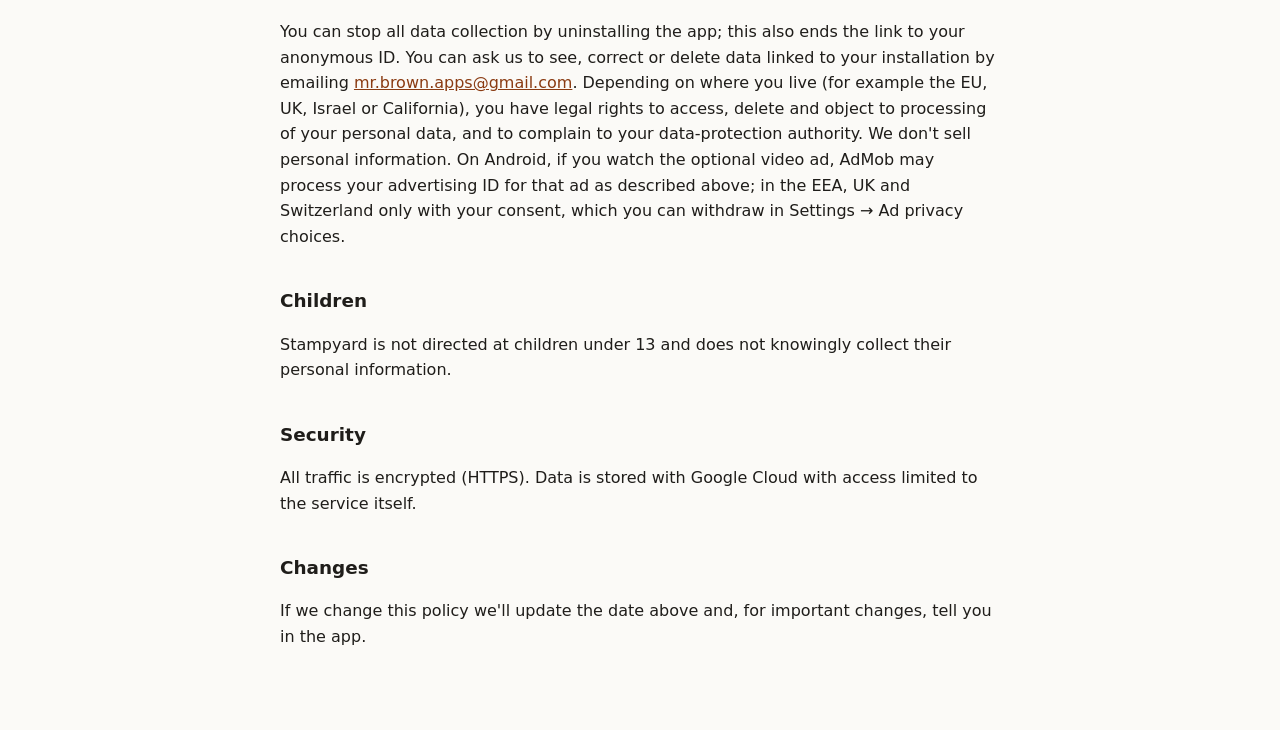
==== commit b22b7dcb: "Privacy and terms: cover the iPhone app (App Store purchases, App Attest, no ads on iOS) Co-Authored" ====
--- a/privacy.html
+++ b/privacy.html
@@ -1,15 +1,16 @@
 <!doctype html><html lang="en"><head><meta charset="utf-8"><meta name="viewport" content="width=device-width,initial-scale=1">
 <title>Stampyard Privacy</title><link rel="stylesheet" href="style.css"></head><body>
 <h1>Privacy policy</h1>
-<p class="updated">Stampyard · last updated 29 October 2026</p>
+<p class="updated">Stampyard · last updated 24 November 2026</p>
 
-<p>Stampyard ("the app", "we") is made by Breathe.io. This policy explains what happens to your data when you use the app. Contact: <a href="mailto:mr.brown.apps@gmail.com">mr.brown.apps@gmail.com</a>.</p>
+<p>Stampyard ("the app", "we") is made by Breathe.io. This policy explains what happens to your data when you use the app on Android (Google Play) or iPhone (App Store). Where the two differ, it says so. Contact: <a href="mailto:mr.brown.apps@gmail.com">mr.brown.apps@gmail.com</a>.</p>
 
 <h2>Short version</h2>
 <ul>
 <li>You don't create an account and we don't ask for your name, email or location.</li>
 <li>Photos you scan are sent to our server and to an AI service to identify the stamp. <strong>We do not keep your photos.</strong></li>
-<li>We don't sell your data. The free version shows ads (Stampyard Pro has none), and you can choose to watch a video for extra scans; where the law requires it, we ask for your consent before any ad is loaded.</li>
+<li>We don't sell your data and we don't track you across other apps or websites.</li>
+<li>On Android, the free version shows ads (Stampyard Pro has none), and you can choose to watch a video for extra scans; where the law requires it, we ask for your consent before any ad is loaded. <strong>The iPhone app shows no ads.</strong></li>
 </ul>
 
 <h2>What we collect and why</h2>
@@ -17,13 +18,13 @@
 <li><strong>Stamp photos.</strong> When you scan, the photo is uploaded to our server, compared with our reference catalogue, and sent to Anthropic's Claude AI service to read and identify the stamp. After the answer is produced, the photo is discarded. We keep only a short fingerprint of the image (a "perceptual hash", which cannot be turned back into the photo) together with the answer, so that scanning the same photo again gives the same answer instantly.</li>
 <li><strong>An anonymous app ID.</strong> The app signs in anonymously with Google Firebase. This gives your installation a random ID. We use it to count your free scans per day, to stop abuse, and to link a scan to your "That's my stamp" confirmation.</li>
 <li><strong>Your confirmations.</strong> When you tap "That's my stamp" or pick a different stamp, we store your choice with the anonymous ID. We use it to improve answers.</li>
-<li><strong>App integrity checks.</strong> Google Play Integrity and Firebase App Check confirm that requests come from the genuine app on a real device. They don't give us personal information.</li>
+<li><strong>App integrity checks.</strong> Firebase App Check, with Google Play Integrity on Android and Apple App Attest on iPhone, confirms that requests come from the genuine app on a real device. They don't give us personal information.</li>
 <li><strong>Technical logs.</strong> Our hosting provider records standard request logs (such as time, IP address and errors). We use them only for security and fixing problems. They are deleted automatically after about 30 days.</li>
-<li><strong>Purchases.</strong> If you buy Stampyard Pro (a subscription or the one-time lifetime purchase), Google Play handles the payment. The app sends us the purchase token that Google Play gives it, and we check it with Google to see which product you bought, whether it is active, renewed, cancelled or refunded, and until when. We store this with your anonymous app ID, so Pro also works after you reinstall the app on the same Google account. We never receive your name, email address or payment details.</li>
-<li><strong>Ads in the free version.</strong> If you don't have Stampyard Pro, the app can show a full-screen ad when you leave an answer to scan again (never before an answer) and one ad card in your album. The ads are served by Google AdMob, which the app starts only after your first scan. AdMob may use your device's advertising ID, IP address and device information to show and measure ads and to prevent fraud. In the EEA, the UK and Switzerland, you're first asked for consent through Google's consent message, and you can change your choice at any time in Settings → Ad privacy choices. Stampyard Pro shows no ads.</li>
+<li><strong>Purchases.</strong> If you buy Stampyard Pro (a subscription or the one-time lifetime purchase), Google Play (Android) or Apple's App Store (iPhone) handles the payment. The app sends us the purchase record the store gives it (a purchase token on Android, a signed transaction on iPhone), and we check it with Google or Apple to see which product you bought, whether it is active, renewed, cancelled or refunded, and until when. Apple and Google also notify our server when a subscription renews, ends or is refunded. We store this with your anonymous app ID, so Pro also works after you reinstall the app on the same Google or Apple account. We never receive your name, email address or payment details.</li>
+<li><strong>Ads in the free version (Android only).</strong> If you don't have Stampyard Pro, the app can show a full-screen ad when you leave an answer to scan again (never before an answer) and one ad card in your album. The ads are served by Google AdMob, which the app starts only after your first scan. AdMob may use your device's advertising ID, IP address and device information to show and measure ads and to prevent fraud. In the EEA, the UK and Switzerland, you're first asked for consent through Google's consent message, and you can change your choice at any time in Settings → Ad privacy choices. Stampyard Pro shows no ads.</li>
 <li><strong>Notifications.</strong> If you allow notifications, the app can tell you when a photo you saved for later has been identified, remind you the day before a free trial ends, and send one reminder after your first visit. They are created on your phone; no notification token is sent to us.</li>
 <li><strong>App settings from our server.</strong> The app downloads its settings (for example how often ads may appear) through Firebase Remote Config, using the Firebase installation ID.</li>
-<li><strong>Optional rewarded video.</strong> When your free scans for the day are used up, you can choose to watch a short video ad for 3 more scans. The ad is served by Google AdMob. Only if you tap the button does the app start AdMob, which may then use your device's advertising ID, IP address and device information to show and measure the ad and to prevent fraud. In the EEA, the UK and Switzerland, you're first asked for consent through Google's consent message, and you can change your choice at any time in Settings → Ad privacy choices. AdMob tells our server that you finished the video (with your anonymous app ID and a transaction number) so the 3 scans can be added. You can reset or delete your advertising ID in your phone's settings.</li>
+<li><strong>Optional rewarded video (Android only).</strong> When your free scans for the day are used up, you can choose to watch a short video ad for 3 more scans. The ad is served by Google AdMob. Only if you tap the button does the app start AdMob, which may then use your device's advertising ID, IP address and device information to show and measure the ad and to prevent fraud. In the EEA, the UK and Switzerland, you're first asked for consent through Google's consent message, and you can change your choice at any time in Settings → Ad privacy choices. AdMob tells our server that you finished the video (with your anonymous app ID and a transaction number) so the 3 scans can be added. You can reset or delete your advertising ID in your phone's settings.</li>
 <li><strong>Usage statistics and crash reports.</strong> The app uses Google Firebase Analytics and Crashlytics. Analytics records events such as "scan started", "match confirmed", "paywall shown" or "trial started", with your anonymous app ID, device model, language and country, never your photos or stamp names. Crashlytics sends a technical report when the app crashes. We use them to fix problems and to understand which features are used.</li>
 </ul>
 
@@ -33,10 +34,11 @@
 <h2>Who processes your data</h2>
 <ul>
 <li><strong>Google Cloud and Firebase</strong> (USA): hosting, the anonymous sign-in, the database, integrity checks, Analytics and Crashlytics.</li>
-<li><strong>Google AdMob</strong> (USA): for the ads in the free version and the optional video ad. AdMob is an independent controller for the data it collects for advertising; see <a href="https://policies.google.com/technologies/partner-sites">how Google uses data from apps that use its services</a>.</li>
+<li><strong>Google AdMob</strong> (USA, Android only): for the ads in the free version and the optional video ad. AdMob is an independent controller for the data it collects for advertising; see <a href="https://policies.google.com/technologies/partner-sites">how Google uses data from apps that use its services</a>.</li>
 <li><strong>Anthropic</strong> (USA): AI identification of the photo. Under Anthropic's commercial terms, data sent through its API is not used to train its models, and it is kept only for a limited period for safety and abuse monitoring.</li>
 <li><strong>eBay</strong>: to show current listing prices we search eBay for the identified stamp. Only the stamp's description is sent, never your photo or ID.</li>
-<li><strong>Google Play</strong>: app distribution and payments, under Google's own privacy policy. We use the Google Play Developer API to check purchases.</li>
+<li><strong>Google Play</strong>: app distribution and payments on Android, under Google's own privacy policy. We use the Google Play Developer API to check purchases.</li>
+<li><strong>Apple</strong>: app distribution and payments on iPhone, under Apple's own privacy policy. We use the App Store Server API to check purchases.</li>
 </ul>
 <p>Your data may be processed in the United States. These providers act on our behalf, under their own security and data-protection commitments.</p>
 
@@ -51,7 +53,7 @@
 </ul>
 
 <h2>Your choices and rights</h2>
-<p>You can stop all data collection by uninstalling the app; this also ends the link to your anonymous ID. You can ask us to see, correct or delete data linked to your installation by emailing <a href="mailto:mr.brown.apps@gmail.com">mr.brown.apps@gmail.com</a>. Depending on where you live (for example the EU, UK, Israel or California), you have legal rights to access, delete and object to processing of your personal data, and to complain to your data-protection authority. We don't sell personal information. If you watch the optional video ad, AdMob may process your advertising ID for that ad as described above; in the EEA, UK and Switzerland only with your consent, which you can withdraw in Settings → Ad privacy choices.</p>
+<p>You can stop all data collection by uninstalling the app; this also ends the link to your anonymous ID. You can ask us to see, correct or delete data linked to your installation by emailing <a href="mailto:mr.brown.apps@gmail.com">mr.brown.apps@gmail.com</a>. Depending on where you live (for example the EU, UK, Israel or California), you have legal rights to access, delete and object to processing of your personal data, and to complain to your data-protection authority. We don't sell personal information. On Android, if you watch the optional video ad, AdMob may process your advertising ID for that ad as described above; in the EEA, UK and Switzerland only with your consent, which you can withdraw in Settings → Ad privacy choices.</p>
 
 <h2>Children</h2>
 <p>Stampyard is not directed at children under 13 and does not knowingly collect their personal information.</p>
